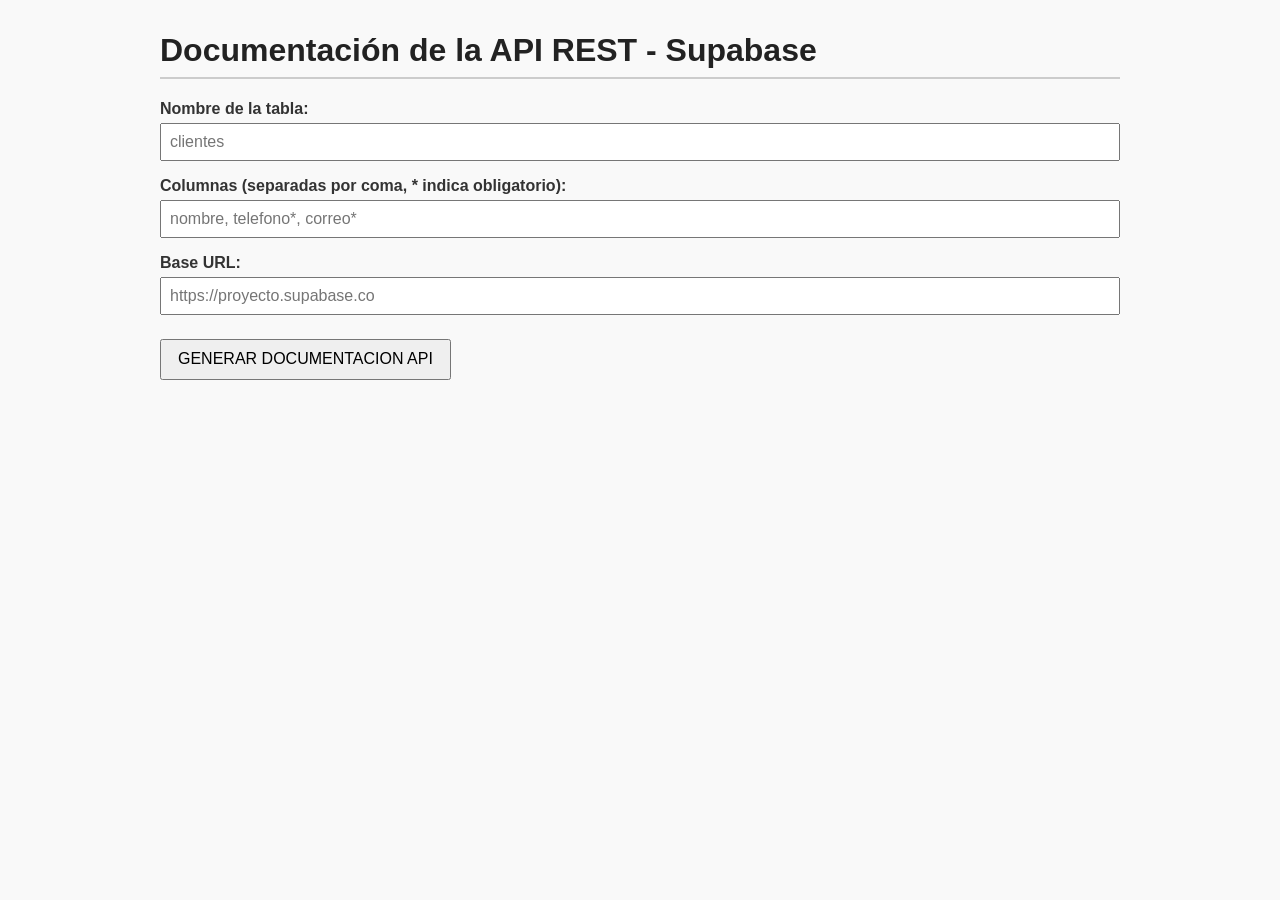
==== apidoc.html @ ac6aa915 "documentacion api" ====
<!DOCTYPE html>
<!-- saved from url=(0067)https://bootcamp-qa.github.io/ReportGenerator/documentacionapi.html -->
<html lang="es"><head><meta http-equiv="Content-Type" content="text/html; charset=UTF-8">
  
  <title>Documentación API Supabase</title>
  <style>
    body {
      font-family: 'Segoe UI', sans-serif;
      margin: 2rem auto;
      max-width: 960px;
      background: #f9f9f9;
      color: #333;
    }
    h1 { color: #222; border-bottom: 2px solid #ccc; padding-bottom: 0.5rem; }
    h2 { margin-top: 2rem; color: #444; }
    code { background: #eee; padding: 0.2rem 0.4rem; border-radius: 4px; }
    pre {
      background: #272822;
      color: #f8f8f2;
      padding: 1rem;
      border-radius: 6px;
      overflow-x: auto;
    }
    .method {
      display: inline-block;
      font-weight: bold;
      padding: 0.2rem 0.6rem;
      border-radius: 4px;
      margin-right: 0.5rem;
      color: white;
    }
    .GET { background: #4caf50; }
    .POST { background: #2196f3; }
    .PATCH { background: #ff9800; }
    .DELETE { background: #f44336; }

    label {
      display: block;
      margin-top: 1rem;
      font-weight: bold;
    }
    input[type=text] {
      width: 100%;
      padding: 0.5rem;
      font-size: 1rem;
      margin-top: 0.3rem;
      box-sizing: border-box;
    }
    button {
      margin-top: 1.5rem;
      padding: 0.6rem 1rem;
      font-size: 1rem;
      cursor: pointer;
    }
  </style>
</head>
<body>

<h1>Documentación de la API REST - Supabase</h1>

<form id="form" onsubmit="return false;">
  <label for="tableName">Nombre de la tabla:</label>
  <input type="text" id="tableName" placeholder="clientes" required="">

  <label for="columns">Columnas (separadas por coma, * indica obligatorio):</label>
  <input type="text" id="columns" placeholder="nombre, telefono*, correo*" required="">

  <label for="baseUrl">Base URL:</label>
  <input type="text" id="baseUrl" placeholder="https://proyecto.supabase.co" required="">

  <button onclick="generate()">GENERAR DOCUMENTACION API</button>
</form>

<!-- Aquí pondremos la documentación generada -->
<div id="docs" style="margin-top:2rem;"></div>

<script>
function generate() {
  let tableName = document.getElementById('tableName').value.trim() || 'clientes';
  const columnsRaw = document.getElementById('columns').value.trim();
  const baseUrlRaw = document.getElementById('baseUrl').value.trim() || 'https://<TU_PROYECTO>.supabase.co';

  // Procesar columnas
  const colsArr = columnsRaw.split(',').map(c => c.trim()).filter(c => c.length > 0);

  const columns = colsArr.map(col => {
    let required = false;
    let name = col;
    if (col.endsWith('*')) {
      required = true;
      name = col.slice(0, -1).trim();
    }
    return { name, type: "string", required };
  });

  const baseUrl = `${baseUrlRaw}/rest/v1/${tableName}`;

  function generatePostBody() {
    const obj = {};
    columns.forEach(col => {
      if (col.name !== "id") {
        obj[col.name] = "";
      }
    });
    return JSON.stringify(obj, null, 2);
  }

  function generatePatchBody() {
    const obj = {};
    columns.forEach(col => {
      if (col.name !== "id") {
        obj[col.name] = `<nuevo ${col.type}>`;
      }
    });
    return JSON.stringify(obj, null, 2);
  }

  // Construir el HTML para la documentación
  let html = `
        <h2>Autenticación</h2>
    <p>Todos los endpoints requieren la siguiente autentificacion: Auth Type: API KEY</p>
    <pre>{
  "Key": "apikey",
  "Value": "API KEY DE TU PROYECTO",
  "Position": "Headers"
}</pre>
    <p>El <code>Key</code> lo obtienes desde Supabase en tu proyecto &gt; Settings &gt; API Keys.</p>
  
    <h2>GET - ${tableName} - Obtener todos </h2>
    <p><span class="method GET">GET</span> <code>${baseUrl}</code></p>
    <p>Devuelve todos los registros de la tabla <code>${tableName}</code>.</p>

    <h2>GET - ${tableName} - Filtrar por campos</h2>
    <p><span class="method GET">GET</span> <code>${baseUrl}?campo=eq.valor&campo2=eq.valor2</code></p>
    <p>Filtra los registros donde campo sea igual a <code>&lt;valor&gt;</code>.</p>
    <p>Campos disponibles para filtrar:</p>
    <ul>
      ${columns.map(col => `<li>${col.name}</li>`).join('')}
    </ul>

    <h2>POST - ${tableName} - Crear nuevo</h2>
    <p><span class="method POST">POST</span> <code>${baseUrl}</code></p>
    <p>Crea un nuevo registro. Campos disponibles:</p>
    <ul>
      ${columns.filter(c => c.name !== 'id').map(col => `<li><code>${col.name}</code> - ${col.required ? " (obligatorio)" : "opcional"}</li>`).join('')}
    </ul>
    <p><strong>Body de ejemplo:</strong></p>
    <pre>${generatePostBody()}</pre>

    <h2>PATCH - ${tableName} - Editar </h2>
    <p><span class="method PATCH">PATCH</span> <code>${baseUrl}?id=eq.&lt;id&gt;</code></p>
    <p>Actualiza el registro con el ID especificado. Puedes enviar uno o varios campos en el body:</p>
    <pre>${generatePatchBody()}</pre>

    <h2>DELETE - ${tableName} - Eliminar </h2>
    <p><span class="method DELETE">DELETE</span> <code>${baseUrl}?id=eq.&lt;id&gt;</code></p>
    <p>Elimina el registro con el ID especificado.</p>


  `;

  document.getElementById('docs').innerHTML = html;
   document.getElementById('form').style.display = 'none';
  
}


</script>




</body></html>
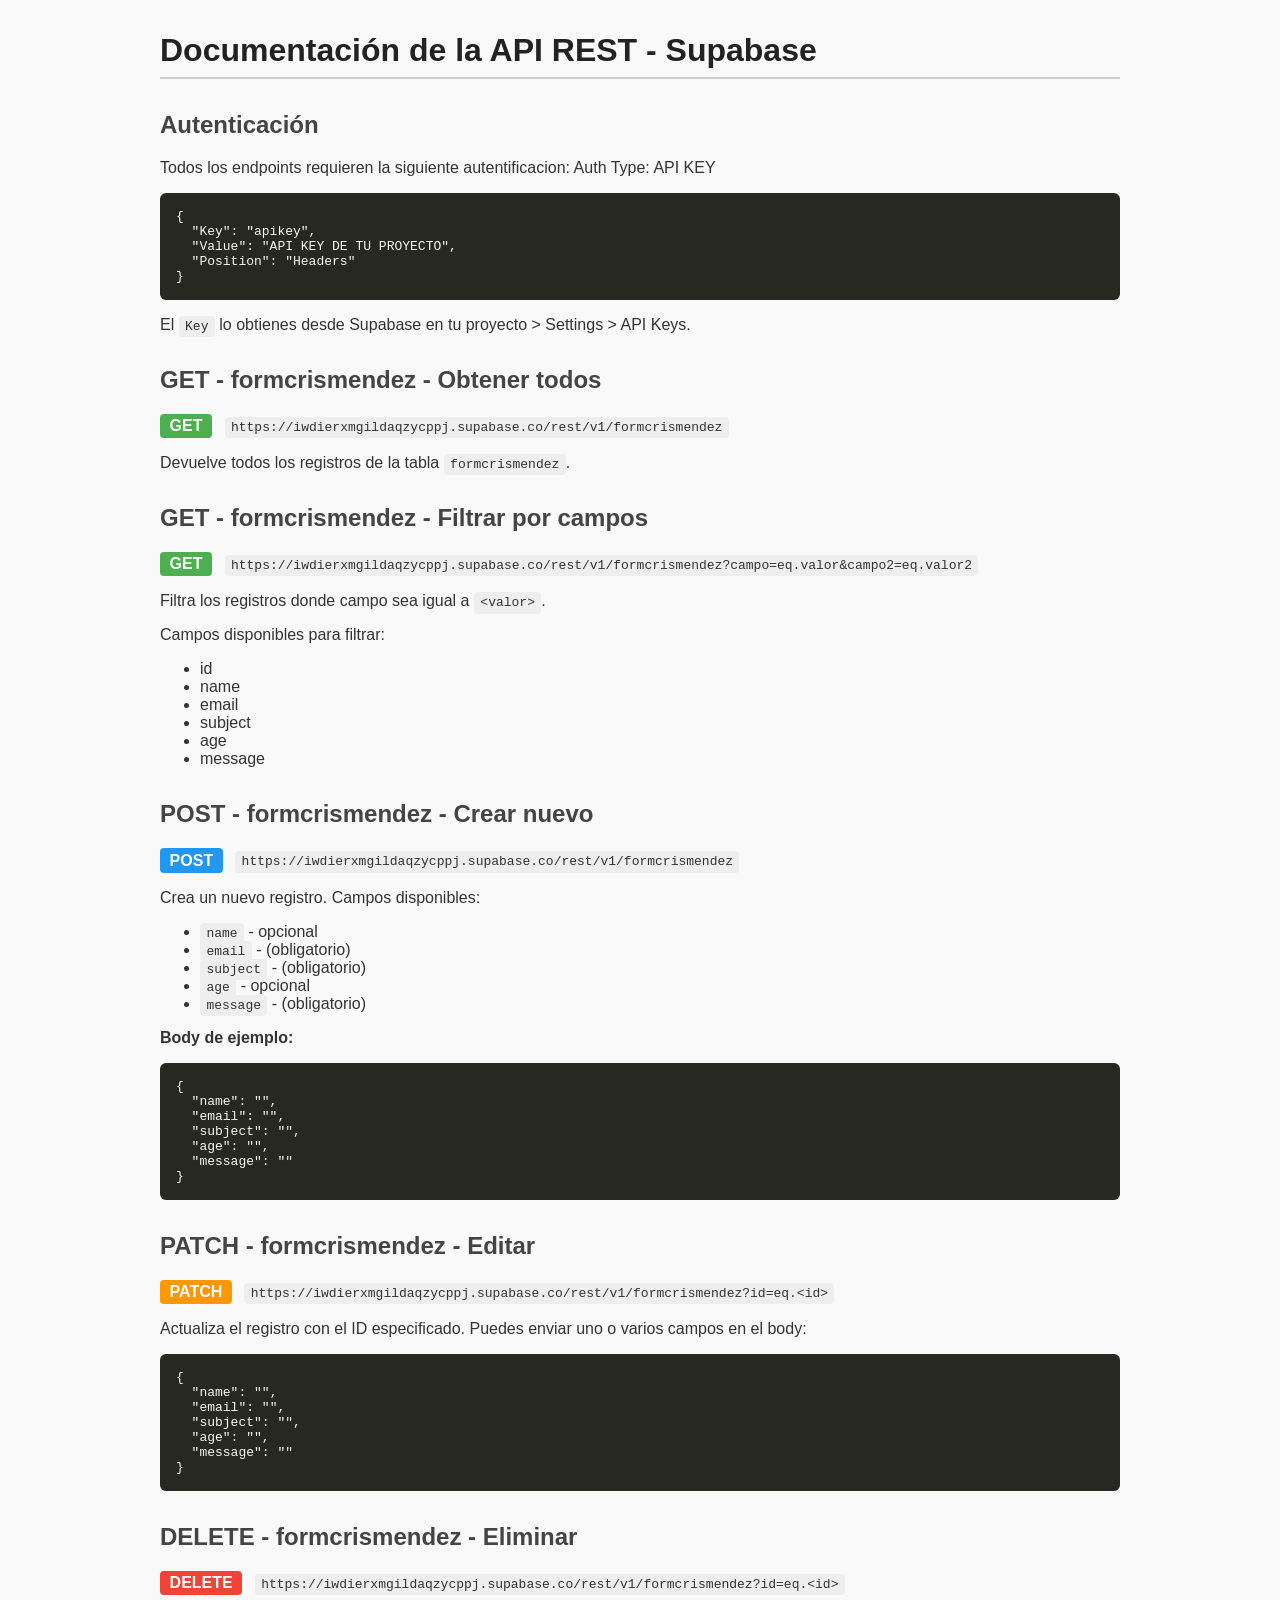
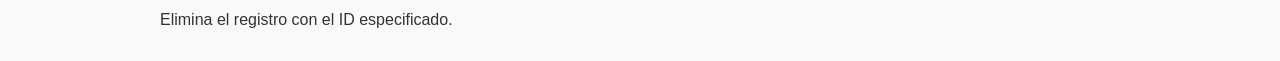
==== commit 1d3a7d58: "added apidoc" ====
--- a/apidoc.html
+++ b/apidoc.html
@@ -58,7 +58,7 @@
 
 <h1>Documentación de la API REST - Supabase</h1>
 
-<form id="form" onsubmit="return false;">
+<form id="form" onsubmit="return false;" style="display: none;">
   <label for="tableName">Nombre de la tabla:</label>
   <input type="text" id="tableName" placeholder="clientes" required="">
 
@@ -72,7 +72,60 @@
 </form>
 
 <!-- Aquí pondremos la documentación generada -->
-<div id="docs" style="margin-top:2rem;"></div>
+<div id="docs" style="margin-top:2rem;">
+        <h2>Autenticación</h2>
+    <p>Todos los endpoints requieren la siguiente autentificacion: Auth Type: API KEY</p>
+    <pre>{
+  "Key": "apikey",
+  "Value": "API KEY DE TU PROYECTO",
+  "Position": "Headers"
+}</pre>
+    <p>El <code>Key</code> lo obtienes desde Supabase en tu proyecto &gt; Settings &gt; API Keys.</p>
+  
+    <h2>GET - formcrismendez - Obtener todos </h2>
+    <p><span class="method GET">GET</span> <code>https://iwdierxmgildaqzycppj.supabase.co/rest/v1/formcrismendez</code></p>
+    <p>Devuelve todos los registros de la tabla <code>formcrismendez</code>.</p>
+
+    <h2>GET - formcrismendez - Filtrar por campos</h2>
+    <p><span class="method GET">GET</span> <code>https://iwdierxmgildaqzycppj.supabase.co/rest/v1/formcrismendez?campo=eq.valor&amp;campo2=eq.valor2</code></p>
+    <p>Filtra los registros donde campo sea igual a <code>&lt;valor&gt;</code>.</p>
+    <p>Campos disponibles para filtrar:</p>
+    <ul>
+      <li>id</li><li>name</li><li>email</li><li>subject</li><li>age</li><li>message</li>
+    </ul>
+
+    <h2>POST - formcrismendez - Crear nuevo</h2>
+    <p><span class="method POST">POST</span> <code>https://iwdierxmgildaqzycppj.supabase.co/rest/v1/formcrismendez</code></p>
+    <p>Crea un nuevo registro. Campos disponibles:</p>
+    <ul>
+      <li><code>name</code> - opcional</li><li><code>email</code> -  (obligatorio)</li><li><code>subject</code> -  (obligatorio)</li><li><code>age</code> - opcional</li><li><code>message</code> -  (obligatorio)</li>
+    </ul>
+    <p><strong>Body de ejemplo:</strong></p>
+    <pre>{
+  "name": "",
+  "email": "",
+  "subject": "",
+  "age": "",
+  "message": ""
+}</pre>
+
+    <h2>PATCH - formcrismendez - Editar </h2>
+    <p><span class="method PATCH">PATCH</span> <code>https://iwdierxmgildaqzycppj.supabase.co/rest/v1/formcrismendez?id=eq.&lt;id&gt;</code></p>
+    <p>Actualiza el registro con el ID especificado. Puedes enviar uno o varios campos en el body:</p>
+    <pre>{
+  "name": "<nuevo string="">",
+  "email": "<nuevo string="">",
+  "subject": "<nuevo string="">",
+  "age": "<nuevo string="">",
+  "message": "<nuevo string="">"
+}</nuevo></nuevo></nuevo></nuevo></nuevo></pre>
+
+    <h2>DELETE - formcrismendez - Eliminar </h2>
+    <p><span class="method DELETE">DELETE</span> <code>https://iwdierxmgildaqzycppj.supabase.co/rest/v1/formcrismendez?id=eq.&lt;id&gt;</code></p>
+    <p>Elimina el registro con el ID especificado.</p>
+
+
+  </div>
 
 <script>
 function generate() {
